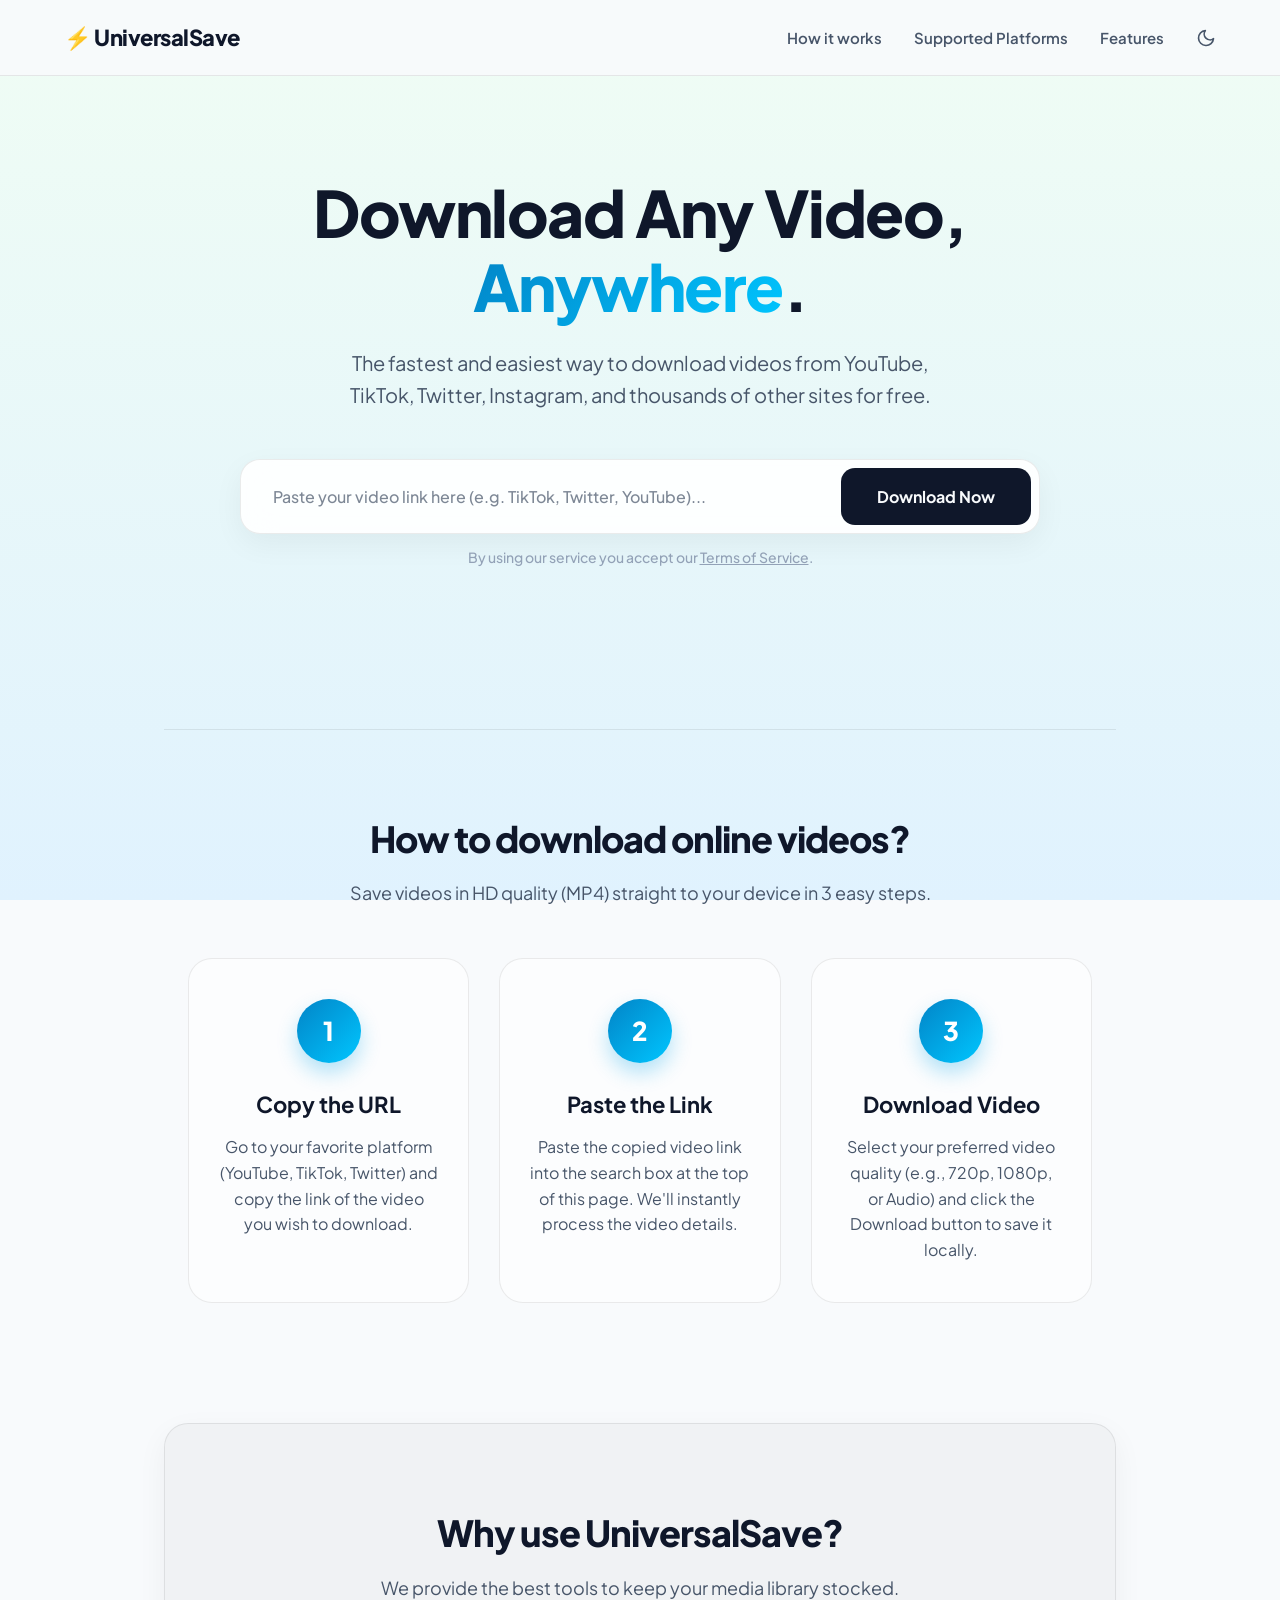
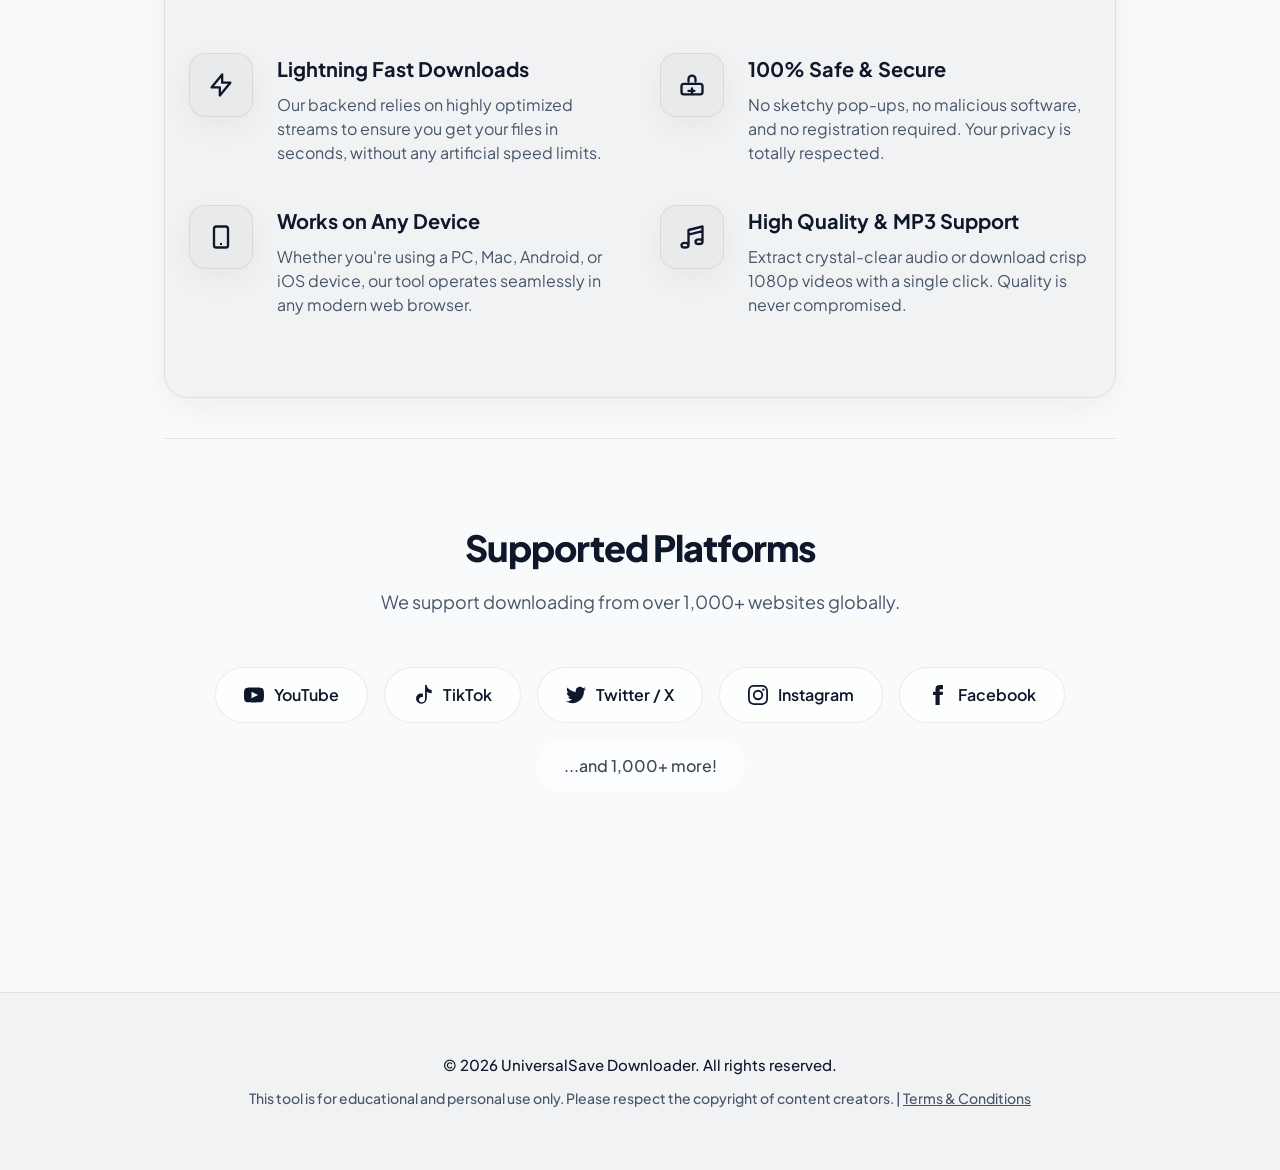
==== index.html @ 8ddca7da "feat: implement FastAPI backend with yt-dlp integration and responsive UI styles" ====
<!DOCTYPE html>
<html lang="en">
<head>
  <meta charset="UTF-8"/>
  <meta name="viewport" content="width=device-width, initial-scale=1.0"/>
  <title>Universal Video Downloader - Fast, Free & Secure</title>
  <meta name="description" content="Download videos from popular platforms including YouTube, TikTok, Twitter, Instagram and more. Fast, free, and secure online video downloader.">
  <link href="https://fonts.googleapis.com/css2?family=Plus+Jakarta+Sans:wght@400;500;600;700;800&display=swap" rel="stylesheet"/>
  <link rel="stylesheet" href="style.css"/>
  <style>
    /* ── URL mode pill shown beside the input ── */
    #urlPill {
      display: none;
      align-items: center;
      gap: 6px;
      background: linear-gradient(135deg, #00f2fe 0%, #4facfe 100%);
      color: #fff;
      font-size: 13px;
      font-weight: 700;
      padding: 6px 14px;
      border-radius: 20px;
      white-space: nowrap;
      animation: fadeIn .3s cubic-bezier(0.175, 0.885, 0.32, 1.275);
      box-shadow: 0 4px 15px rgba(79, 172, 254, 0.3);
    }
    #urlPill.visible { display: flex; }
    @keyframes fadeIn { from { opacity: 0; transform: scale(.8); } to { opacity: 1; transform: scale(1); } }

    /* ── hint text under the search bar ── */
    .search-hint {
      text-align: center;
      font-size: 14px;
      color: #94a3b8;
      margin-top: 12px;
      font-weight: 500;
      transition: color .3s;
    }
    .search-hint.url-mode { color: #38bdf8; }
  </style>
</head>
<body>

<nav class="navbar">
  <div class="nav-content">
    <div class="logo">⚡ UniversalSave</div>
    <div class="nav-links">
      <a href="#how-to">How it works</a>
      <a href="#platforms">Supported Platforms</a>
      <a href="#features">Features</a>
      <button id="themeToggle" class="theme-toggle" aria-label="Toggle Theme">
        <svg id="themeIcon" width="20" height="20" fill="none" stroke="currentColor" stroke-width="2" stroke-linecap="round" stroke-linejoin="round" viewBox="0 0 24 24"></svg>
      </button>
    </div>
  </div>
</nav>

<header class="hero">
  <div class="hero-content">
    <h1>Download Any Video, <span class="text-gradient">Anywhere</span>.</h1>
    <p class="hero-subtitle">The fastest and easiest way to download videos from YouTube, TikTok, Twitter, Instagram, and thousands of other sites for free.</p>
    
    <div class="search-bar glass-panel">
      <input type="text" id="searchInput" placeholder="Paste your video link here (e.g. TikTok, Twitter, YouTube)..."/>
      <span id="urlPill">🔗 URL detected</span>
      <button id="searchBtn" onclick="handleInput()">Download Now</button>
    </div>
    <p class="search-hint" id="searchHint">By using our service you accept our <a href="/terms.html" style="text-decoration: underline; color: inherit;">Terms of Service</a>.</p>
  </div>
</header>

<main class="main-content">
  <div id="status"></div>
  <div class="spinner" id="spinner"></div>
  <div id="results"></div>

  <!-- HOW TO SECTION -->
  <section id="how-to" class="info-section">
    <div class="section-header">
      <h2>How to download online videos?</h2>
      <p>Save videos in HD quality (MP4) straight to your device in 3 easy steps.</p>
    </div>
    <div class="grid-3">
      <div class="step-card">
        <div class="step-number">1</div>
        <h3>Copy the URL</h3>
        <p>Go to your favorite platform (YouTube, TikTok, Twitter) and copy the link of the video you wish to download.</p>
      </div>
      <div class="step-card">
        <div class="step-number">2</div>
        <h3>Paste the Link</h3>
        <p>Paste the copied video link into the search box at the top of this page. We'll instantly process the video details.</p>
      </div>
      <div class="step-card">
        <div class="step-number">3</div>
        <h3>Download Video</h3>
        <p>Select your preferred video quality (e.g., 720p, 1080p, or Audio) and click the Download button to save it locally.</p>
      </div>
    </div>
  </section>

  <!-- FEATURES SECTION -->
  <section id="features" class="info-section bg-alt">
    <div class="section-header">
      <h2>Why use UniversalSave?</h2>
      <p>We provide the best tools to keep your media library stocked.</p>
    </div>
    <div class="grid-2">
      <div class="feature-row">
        <div class="feature-icon">
          <svg width="28" height="28" fill="none" stroke="currentColor" stroke-width="2" viewBox="0 0 24 24"><path stroke-linecap="round" stroke-linejoin="round" d="M13 10V3L4 14h7v7l9-11h-7z"></path></svg>
        </div>
        <div class="feature-text">
          <h4>Lightning Fast Downloads</h4>
          <p>Our backend relies on highly optimized streams to ensure you get your files in seconds, without any artificial speed limits.</p>
        </div>
      </div>
      <div class="feature-row">
        <div class="feature-icon">
          <svg width="28" height="28" fill="none" stroke="currentColor" stroke-width="2" viewBox="0 0 24 24"><path stroke-linecap="round" stroke-linejoin="round" d="M12 15v2m0 0v2m0-2h2m-2 0H9m12-4v5a2 2 0 01-2 2H5a2 2 0 01-2-2v-5a2 2 0 012-2h14a2 2 0 012 2zM9 9V7a3 3 0 016 0v2"></path></svg>
        </div>
        <div class="feature-text">
          <h4>100% Safe & Secure</h4>
          <p>No sketchy pop-ups, no malicious software, and no registration required. Your privacy is totally respected.</p>
        </div>
      </div>
      <div class="feature-row">
        <div class="feature-icon">
          <svg width="28" height="28" fill="none" stroke="currentColor" stroke-width="2" viewBox="0 0 24 24"><path stroke-linecap="round" stroke-linejoin="round" d="M12 18h.01M8 21h8a2 2 0 002-2V5a2 2 0 00-2-2H8a2 2 0 00-2 2v14a2 2 0 002 2z"></path></svg>
        </div>
        <div class="feature-text">
          <h4>Works on Any Device</h4>
          <p>Whether you're using a PC, Mac, Android, or iOS device, our tool operates seamlessly in any modern web browser.</p>
        </div>
      </div>
      <div class="feature-row">
        <div class="feature-icon">
          <svg width="28" height="28" fill="none" stroke="currentColor" stroke-width="2" viewBox="0 0 24 24"><path stroke-linecap="round" stroke-linejoin="round" d="M9 19V6l12-3v13M9 19c0 1.105-1.343 2-3 2s-3-.895-3-2 1.343-2 3-2 3 .895 3 2zm12-3c0 1.105-1.343 2-3 2s-3-.895-3-2 1.343-2 3-2 3 .895 3 2zM9 10l12-3"></path></svg>
        </div>
        <div class="feature-text">
          <h4>High Quality & MP3 Support</h4>
          <p>Extract crystal-clear audio or download crisp 1080p videos with a single click. Quality is never compromised.</p>
        </div>
      </div>
    </div>
  </section>

  <!-- PLATFORMS SECTION -->
  <section id="platforms" class="info-section">
    <div class="section-header">
      <h2>Supported Platforms</h2>
      <p>We support downloading from over 1,000+ websites globally.</p>
    </div>
    <div class="platforms-grid">
      <div class="platform-badge">
        <svg fill="currentColor" width="20" height="20" viewBox="0 0 24 24"><path d="M19.615 3.184c-3.604-.246-11.631-.245-15.23 0-3.897.266-4.356 2.62-4.385 8.816.029 6.185.484 8.549 4.385 8.816 3.6.245 11.626.246 15.23 0 3.897-.266 4.356-2.62 4.385-8.816-.029-6.185-.484-8.549-4.385-8.816zm-10.615 12.816v-8l8 3.993-8 4.007z"/></svg>
        YouTube
      </div>
      <div class="platform-badge">
        <svg fill="currentColor" width="20" height="20" viewBox="0 0 24 24"><path d="M12.525.02c1.31-.02 2.61-.01 3.91-.02.08 1.53.63 3.09 1.75 4.17 1.12 1.11 2.7 1.62 4.24 1.79v4.03c-1.44-.05-2.89-.35-4.2-.97-.57-.26-1.1-.59-1.62-.93v7.26c.03 2.5-1.12 4.96-3.26 6.18-2.14 1.25-4.8 1.15-6.84-.25-2.06-1.39-3.14-3.85-2.73-6.23.41-2.38 2.29-4.34 4.65-4.8 1.15-.22 2.34-.14 3.44.25v4.06c-1.12-.39-2.42-.3-3.39.38-.97.68-1.46 1.89-1.28 3.06.18 1.18.99 2.18 2.12 2.56 1.14.4 2.45.2 3.4-.48.96-.69 1.58-1.8 1.7-2.98.11-8.52.06-17.06.06-25.58z"/></svg>
        TikTok
      </div>
      <div class="platform-badge">
        <svg fill="currentColor" width="20" height="20" viewBox="0 0 24 24"><path d="M24 4.557c-.883.392-1.832.656-2.828.775 1.017-.609 1.798-1.574 2.165-2.724-.951.564-2.005.974-3.127 1.195-.897-.957-2.178-1.555-3.594-1.555-3.179 0-5.515 2.966-4.797 6.045-4.091-.205-7.719-2.165-10.148-5.144-1.29 2.213-.669 5.108 1.523 6.574-.806-.026-1.566-.247-2.229-.616-.054 2.281 1.581 4.415 3.949 4.89-.693.188-1.452.232-2.224.084.626 1.956 2.444 3.379 4.6 3.419-2.07 1.623-4.678 2.348-7.29 2.04 2.179 1.397 4.768 2.212 7.548 2.212 9.142 0 14.307-7.721 13.995-14.646.962-.695 1.797-1.562 2.457-2.549z"/></svg>
        Twitter / X
      </div>
      <div class="platform-badge">
        <svg fill="currentColor" width="20" height="20" viewBox="0 0 24 24"><path d="M12 2.163c3.204 0 3.584.012 4.85.07 3.252.148 4.771 1.691 4.919 4.919.058 1.265.069 1.645.069 4.849 0 3.205-.012 3.584-.069 4.849-.149 3.225-1.664 4.771-4.919 4.919-1.266.058-1.644.07-4.85.07-3.204 0-3.584-.012-4.849-.07-3.26-.149-4.771-1.699-4.919-4.92-.058-1.265-.07-1.644-.07-4.849 0-3.204.013-3.583.07-4.849.149-3.227 1.664-4.771 4.919-4.919 1.266-.057 1.645-.069 4.849-.069zM12 0C8.741 0 8.333.014 7.053.072 2.695.272.273 2.69.073 7.052.014 8.333 0 8.741 0 12c0 3.259.014 3.668.072 4.948.2 4.358 2.618 6.78 6.98 6.98C8.333 23.986 8.741 24 12 24c3.259 0 3.668-.014 4.948-.072 4.354-.2 6.782-2.618 6.979-6.98.059-1.28.073-1.689.073-4.948 0-3.259-.014-3.667-.072-4.947-.196-4.354-2.617-6.78-6.979-6.98C15.668.014 15.259 0 12 0zm0 5.838a6.162 6.162 0 100 12.324 6.162 6.162 0 000-12.324zM12 16a4 4 0 110-8 4 4 0 010 8zm6.406-11.845a1.44 1.44 0 100 2.881 1.44 1.44 0 000-2.881z"/></svg>
        Instagram
      </div>
      <div class="platform-badge">
        <svg fill="currentColor" width="20" height="20" viewBox="0 0 24 24"><path d="M9 8h-3v4h3v12h5v-12h3.642l.358-4h-4v-1.667c0-.955.192-1.333 1.115-1.333h2.885v-5h-3.808c-3.596 0-5.192 1.583-5.192 4.615v3.385z"/></svg>
        Facebook
      </div>
      <div class="platform-badge" style="border: none; opacity: 0.8; font-weight: 500;">...and 1,000+ more!</div>
    </div>
  </section>
</main>

<footer>
  <p>&copy; 2026 UniversalSave Downloader. All rights reserved.</p>
  <p class="footer-sub">This tool is for educational and personal use only. Please respect the copyright of content creators. | <a href="/terms.html" style="text-decoration: underline; color: inherit;">Terms & Conditions</a></p>
</footer>

<script>
  // ── Theme Toggle Logic ───────────────────────────────────
  const themeToggle = document.getElementById('themeToggle');
  const themeIcon = document.getElementById('themeIcon');
  
  const moonIcon = '<path d="M21 12.79A9 9 0 1 1 11.21 3 7 7 0 0 0 21 12.79z"></path>';
  const sunIcon = '<circle cx="12" cy="12" r="5"></circle><line x1="12" y1="1" x2="12" y2="3"></line><line x1="12" y1="21" x2="12" y2="23"></line><line x1="4.22" y1="4.22" x2="5.64" y2="5.64"></line><line x1="18.36" y1="18.36" x2="19.78" y2="19.78"></line><line x1="1" y1="12" x2="3" y2="12"></line><line x1="21" y1="12" x2="23" y2="12"></line><line x1="4.22" y1="19.78" x2="5.64" y2="18.36"></line><line x1="18.36" y1="5.64" x2="19.78" y2="4.22"></line>';
  
  // Set theme on load (light mode is default)
  const currentTheme = localStorage.getItem('theme') || 'light';
  document.documentElement.setAttribute('data-theme', currentTheme);
  themeIcon.innerHTML = currentTheme === 'dark' ? sunIcon : moonIcon;

  themeToggle.addEventListener('click', () => {
    let theme = document.documentElement.getAttribute('data-theme');
    let newTheme = theme === 'dark' ? 'light' : 'dark';
    document.documentElement.setAttribute('data-theme', newTheme);
    localStorage.setItem('theme', newTheme);
    themeIcon.innerHTML = newTheme === 'dark' ? sunIcon : moonIcon;
  });

  // ── Detect Video URL ─────────────────────────────────────
  function isVideoUrl(text) {
    return /^https?:\/\//.test(text.trim());
  }

  const input     = document.getElementById("searchInput");
  const pill      = document.getElementById("urlPill");
  const hint      = document.getElementById("searchHint");
  const searchBtn = document.getElementById("searchBtn");

  input.addEventListener("input", updateMode);
  input.addEventListener("paste", () => setTimeout(updateMode, 0));

  function updateMode() {
    const val    = input.value.trim();
    const isUrl  = isVideoUrl(val);
    pill.classList.toggle("visible", isUrl);
    hint.classList.toggle("url-mode", isUrl);
    hint.textContent = isUrl
      ? "✨ Valid Link! Click Download Now to fetch."
      : "By using our service you accept our Terms of Service.";
    if (!isUrl) hint.innerHTML = 'By using our service you accept our <a href="/terms.html" style="text-decoration: underline; color: inherit;">Terms of Service</a>.';
    searchBtn.textContent = isUrl ? "Download Now" : "Search Videos";
  }

  // ── Enter key support ──────────────────────────────────────
  input.addEventListener("keydown", e => { if (e.key === "Enter") handleInput(); });

  // ── Route: search or fetch by URL ─────────────────────────
  function handleInput() {
    const val = input.value.trim();
    if (!val) return setStatus("⚠️ Please enter a search query or a video URL.", "error");
    
    // Auto-scroll to results
    document.getElementById('status').scrollIntoView({ behavior: 'smooth', block: 'center' });
    
    isVideoUrl(val) ? fetchByUrl(val) : search(val);
  }

  // ── Fetch single video by URL ──────────────────────────────
  async function fetchByUrl(url) {
    const btn = document.getElementById("searchBtn");
    btn.disabled = true;
    setStatus("⏳ Processing your link...", "loading");
    document.getElementById("spinner").style.display = "block";
    showSkeletons(1);

    try {
      const res  = await fetch(`/fetch_url?url=${encodeURIComponent(url)}`);
      const data = await res.json();

      document.getElementById("spinner").style.display = "none";
      btn.disabled = false;

      if (data.error) return setStatus(`❌ ${data.error}`, "error");

      setStatus(`✅ Ready for download`, "success");
      renderCards(data);
      loadAllSizes(data);

    } catch (err) {
      document.getElementById("spinner").style.display = "none";
      btn.disabled = false;
      setStatus("❌ Connection failed. Ensure the server is running.", "error");
      document.getElementById("results").innerHTML = "";
    }
  }

  // ── Search ─────────────────────────────────────────────────
  async function search(query) {
    const btn = document.getElementById("searchBtn");
    btn.disabled = true;
    setStatus("⏳ Searching...", "loading");
    document.getElementById("spinner").style.display = "block";
    showSkeletons(4);

    try {
      const res  = await fetch(`/search?q=${encodeURIComponent(query)}`);
      const data = await res.json();

      document.getElementById("spinner").style.display = "none";
      btn.disabled = false;

      if (data.error)        return setStatus(`❌ ${data.error}`, "error");
      if (data.length === 0) return setStatus("😕 No results found.", "error");

      setStatus(`✅ Found ${data.length} results for "${query}"`, "success");
      renderCards(data);
      loadAllSizes(data);

    } catch (err) {
      document.getElementById("spinner").style.display = "none";
      btn.disabled = false;
      setStatus("❌ Connection failed. Ensure the server is running.", "error");
      document.getElementById("results").innerHTML = "";
    }
  }

  // ── Skeleton placeholders while loading ───────────────────
  function showSkeletons(count) {
    const container = document.getElementById("results");
    container.innerHTML = "";
    for (let i = 0; i < count; i++) {
        container.innerHTML += `
        <div class="card skeleton">
          <div class="skeleton-thumb"></div>
          <div class="skeleton-info">
            <div class="skeleton-line" style="height:20px; width:80%"></div>
            <div class="skeleton-line" style="height:14px; width:40%; margin-top:8px"></div>
            <div class="skeleton-line" style="height:14px; width:30%"></div>
            <div class="skeleton-line" style="height:44px; width:100%; margin-top:12px; border-radius:8px;"></div>
          </div>
        </div>`;
    }
  }

  // ── Render video cards ─────────────────────────────────────
  function renderCards(videos) {
    const container = document.getElementById("results");
    container.innerHTML = "";

    videos.forEach((v, i) => {
      const card = document.createElement("div");
      card.className = "card glass-panel";
      card.id = `card-${v.video_id}`;
      card.innerHTML = `
        <img src="${v.thumbnail}" alt="thumbnail"
             onerror="this.src='https://placehold.co/320x180/1e293b/94a3b8?text=Preview+Unavailable'"/>
        <div class="card-info">
          <h3 title="${escHtml(v.title)}">${escHtml(v.title)}</h3>
          <div class="card-meta">
            ${v.channel ? `<span class="tag">👤 ${escHtml(v.channel)}</span>` : ""}
            ${v.duration ? `<span class="tag">⏱ ${v.duration}</span>` : ""}
          </div>
          
          <div class="card-actions">
            <div class="action-group">
                <select class="quality-select" id="quality-${v.video_id}">
                  <option value="best">🏅 High Quality</option>
                  <option value="720p">📺 720p HD</option>
                  <option value="480p">📱 480p SD</option>
                  <option value="audio">🎵 Audio (MP3)</option>
                </select>
                <div class="size-badge loading" id="size-${v.video_id}">Calculating...</div>
            </div>
            
            <button class="btn btn-primary" id="btn-${v.video_id}"
                    onclick="startDownload('${v.video_id}', '${v.url}')">
              <svg width="16" height="16" fill="none" stroke="currentColor" stroke-width="2" viewBox="0 0 24 24"><path d="M4 16v1a3 3 0 003 3h10a3 3 0 003-3v-1m-4-4l-4 4m0 0l-4-4m4 4V4"></path></svg>
              Download
            </button>
          </div>
          
          <div class="progress-wrap" id="progress-wrap-${v.video_id}">
            <div class="progress-bar-bg">
              <div class="progress-bar-fill" id="progress-fill-${v.video_id}"></div>
            </div>
            <div class="progress-label" id="progress-label-${v.video_id}"></div>
          </div>
        </div>
      `;
      container.appendChild(card);
    });
  }

  // ── Load all sizes in one parallel request ─────────────────
  async function loadAllSizes(videos) {
    const urls = videos.map(v => v.url).join(",");
    try {
      const res = await fetch(`/sizes?urls=${encodeURIComponent(urls)}`);
      const all = await res.json();

      videos.forEach(v => {
        const id_norm = v.url.includes('v=') ? v.url.split('v=')[1].split('&')[0] : v.url;
        // The backend returns keys based on extracted ID or URL. We'll try to find a match.
        let sizes = all[v.video_id] || all[v.url] || all[id_norm];
        
        const select = document.getElementById(`quality-${v.video_id}`);
        const badge  = document.getElementById(`size-${v.video_id}`);
        if (!select || !badge) return;

        if (sizes) {
          select._sizes = sizes;
          updateSizeBadge(v.video_id);
          select.addEventListener("change", () => updateSizeBadge(v.video_id));
        } else {
          badge.textContent = "Unknown Size";
          badge.classList.remove("loading");
        }
      });

    } catch {
      videos.forEach(v => {
        const badge = document.getElementById(`size-${v.video_id}`);
        if (badge) {
          badge.textContent = "Size Unavailable";
          badge.classList.remove("loading");
        }
      });
    }
  }

  function updateSizeBadge(videoId) {
    const select  = document.getElementById(`quality-${videoId}`);
    const badge   = document.getElementById(`size-${videoId}`);
    const quality = select.value;
    const mb      = (select._sizes || {})[quality];

    badge.classList.remove("loading");
    if (mb) {
      badge.textContent = `~${mb} MB`;
    } else {
      badge.textContent = "Unknown Size";
    }
  }

  // ── Download ───────────────────────────────────────────────
  async function startDownload(videoId, url) {
    const quality = document.getElementById(`quality-${videoId}`).value;
    const btn     = document.getElementById(`btn-${videoId}`);
    const wrap    = document.getElementById(`progress-wrap-${videoId}`);
    const label   = document.getElementById(`progress-label-${videoId}`);
    const fill    = document.getElementById(`progress-fill-${videoId}`);

    btn.disabled        = true;
    btn.innerHTML       = '<div class="btn-spinner"></div> Starting...';
    wrap.style.display  = "flex";
    label.textContent   = "Connecting to servers...";
    label.style.color   = "#38bdf8";
    fill.style.width    = "0%";

    await fetch(`/download?id=${videoId}&url=${encodeURIComponent(url)}&quality=${quality}`);
    pollProgress(videoId, btn);
  }

  function pollProgress(videoId, btn) {
    const interval = setInterval(async () => {
      try {
        const res   = await fetch(`/progress?id=${videoId}`);
        const data  = await res.json();
        const fill  = document.getElementById(`progress-fill-${videoId}`);
        const label = document.getElementById(`progress-label-${videoId}`);

        fill.style.width = `${data.progress || 0}%`;

        if (data.status === "downloading") {
          const pct       = Math.round(data.progress || 0);
          btn.innerHTML   = `<div class="btn-spinner"></div> ${pct}%`;
          label.textContent = `Downloading... ${pct}%`;

        } else if (data.status === "finished") {
          clearInterval(interval);
          btn.innerHTML   = "✅ Download Complete";
          btn.classList.add("btn-success");
          btn.disabled    = false;
          fill.style.width  = "100%";
          fill.style.background = "linear-gradient(90deg, #10b981, #34d399)";
          label.textContent = `✅ Saved to ~/Downloads/UniversalVideoDownloader/${data.filename}`;
          label.style.color = "#10b981";

        } else if (data.status === "error") {
          clearInterval(interval);
          btn.innerHTML   = "❌ Retry Download";
          btn.classList.remove("btn-success");
          btn.disabled    = false;
          label.textContent = `❌ Download failed: ${data.error}`;
          label.style.color = "#ef4444";
          fill.style.background = "#ef4444";
        }
      } catch {
        // Just wait for next tick
      }
    }, 1000);
  }

  // ── Helpers ────────────────────────────────────────────────
  function setStatus(msg, type = "") {
    const el       = document.getElementById("status");
    el.innerHTML   = msg;
    el.className   = type;
  }

  function escHtml(str) {
    return str.replace(/&/g,"&amp;").replace(/</g,"&lt;")
              .replace(/>/g,"&gt;").replace(/"/g,"&quot;");
  }
</script>
</body>
</html>
---- style.css ----
:root {
  /* Light Mode (Default) */
  --bg-color: #f8fafc;
  --bg-gradient: linear-gradient(180deg, #f0fdf4 0%, #e0f2fe 100%);
  --panel-bg: rgba(255, 255, 255, 0.85);
  --panel-border: rgba(0, 0, 0, 0.08);
  --text-primary: #0f172a;
  --text-secondary: #475569;
  --accent-light: #0ea5e9;
  --accent: #0284c7;
  --accent-gradient: linear-gradient(135deg, #0284c7 0%, #00c6ff 100%);
  --success: #059669;
  --error: #dc2626;
  --nav-bg: rgba(248, 250, 252, 0.85);
  --card-shadow: 0 10px 30px rgba(0, 0, 0, 0.05);
  --card-hover-shadow: 0 15px 40px rgba(0, 0, 0, 0.1);
  --input-bg: rgba(255, 255, 255, 0.9);
  --tag-bg: rgba(0, 0, 0, 0.05);
  --step-card-bg: rgba(255, 255, 255, 0.6);
  --step-card-hover: rgba(255, 255, 255, 0.9);
  --icon-bg: rgba(0, 0, 0, 0.03);
  --badge-bg: rgba(255, 255, 255, 0.7);
  --badge-hover: rgba(255, 255, 255, 1);
  --footer-bg: rgba(0, 0, 0, 0.03);
  --skeleton-1: #e2e8f0;
  --skeleton-2: #f1f5f9;
  --hero-glow: radial-gradient(circle, rgba(14, 165, 233, 0.1) 0%, rgba(255,255,255,0) 70%);
  --font-family: 'Plus Jakarta Sans', sans-serif;
}

[data-theme="dark"] {
  --bg-color: #0f172a;
  --bg-gradient: linear-gradient(180deg, #0f172a 0%, #020617 100%);
  --panel-bg: rgba(30, 41, 59, 0.7);
  --panel-border: rgba(255, 255, 255, 0.1);
  --text-primary: #f8fafc;
  --text-secondary: #94a3b8;
  --accent-light: #38bdf8;
  --accent: #0ea5e9;
  --accent-gradient: linear-gradient(135deg, #00f2fe 0%, #4facfe 100%);
  --success: #10b981;
  --error: #ef4444;
  --nav-bg: rgba(15, 23, 42, 0.8);
  --card-shadow: 0 10px 30px rgba(0, 0, 0, 0.3);
  --card-hover-shadow: 0 15px 40px rgba(0, 0, 0, 0.4);
  --input-bg: rgba(30, 41, 59, 0.8);
  --tag-bg: rgba(255, 255, 255, 0.08);
  --step-card-bg: rgba(0, 0, 0, 0.2);
  --step-card-hover: rgba(255, 255, 255, 0.05);
  --icon-bg: rgba(255, 255, 255, 0.05);
  --badge-bg: rgba(0, 0, 0, 0.3);
  --badge-hover: rgba(255, 255, 255, 0.1);
  --footer-bg: rgba(0, 0, 0, 0.2);
  --skeleton-1: #1e293b;
  --skeleton-2: #334155;
  --hero-glow: radial-gradient(circle, rgba(14, 165, 233, 0.15) 0%, rgba(0,0,0,0) 70%);
}

* { margin: 0; padding: 0; box-sizing: border-box; }

html, body {
  background-color: var(--bg-color);
  transition: background-color 0.3s, color 0.3s;
}

body {
  font-family: var(--font-family);
  background: var(--bg-gradient);
  background-attachment: fixed;
  color: var(--text-primary);
  min-height: 100vh;
  line-height: 1.6;
  overflow-x: hidden;
}

/* ── Typography & Globals ── */
.text-gradient {
  background: var(--accent-gradient);
  -webkit-background-clip: text;
  background-clip: text;
  -webkit-text-fill-color: transparent;
}

a { text-decoration: none; color: inherit; }

.glass-panel {
  background: var(--panel-bg);
  backdrop-filter: blur(16px);
  -webkit-backdrop-filter: blur(16px);
  border: 1px solid var(--panel-border);
  border-radius: 16px;
  box-shadow: var(--card-shadow);
  transition: background 0.3s, border 0.3s, box-shadow 0.3s;
}

/* ── Navigation ── */
.navbar {
  padding: 20px 0;
  border-bottom: 1px solid var(--panel-border);
  background: var(--nav-bg);
  backdrop-filter: blur(10px);
  position: sticky;
  top: 0;
  z-index: 100;
  transition: background 0.3s, border 0.3s;
}

.nav-content {
  max-width: 1200px;
  margin: 0 auto;
  padding: 0 24px;
  display: flex;
  justify-content: space-between;
  align-items: center;
}

.logo {
  font-size: 22px;
  font-weight: 800;
  letter-spacing: -0.5px;
  color: var(--text-primary);
}

.nav-links {
  display: flex;
  align-items: center;
  gap: 32px;
}

.nav-links a {
  font-size: 15px;
  font-weight: 600;
  color: var(--text-secondary);
  transition: color 0.2s;
}

.nav-links a:hover { color: var(--text-primary); }

.theme-toggle {
  background: transparent;
  border: none;
  cursor: pointer;
  color: var(--text-secondary);
  display: flex;
  align-items: center;
  justify-content: center;
  transition: color 0.2s, transform 0.2s;
}

.theme-toggle:hover {
  color: var(--text-primary);
  transform: scale(1.1);
}

/* ── Hero Section ── */
.hero {
  padding: 100px 20px;
  text-align: center;
  position: relative;
}

.hero::before {
  content: '';
  position: absolute;
  top: 50%; left: 50%;
  transform: translate(-50%, -50%);
  width: 600px; height: 600px;
  background: var(--hero-glow);
  z-index: -1;
  pointer-events: none;
  transition: background 0.3s;
}

.hero-content {
  max-width: 800px;
  margin: 0 auto;
}

.hero h1 {
  font-size: clamp(40px, 6vw, 64px);
  font-weight: 800;
  line-height: 1.15;
  letter-spacing: -1.5px;
  margin-bottom: 24px;
}

.hero-subtitle {
  font-size: clamp(16px, 2vw, 20px);
  color: var(--text-secondary);
  margin-bottom: 48px;
  max-width: 600px;
  margin-inline: auto;
}

/* ── Search Bar ── */
.search-bar {
  display: flex;
  gap: 12px;
  padding: 8px;
  border-radius: 20px;
  position: relative;
  transition: transform 0.3s, box-shadow 0.3s, background 0.3s, border 0.3s;
  background: var(--input-bg);
  border: 1px solid var(--panel-border);
}

.search-bar:focus-within {
  transform: translateY(-2px);
  box-shadow: var(--card-hover-shadow), 0 0 0 2px var(--accent-light);
}

.search-bar input {
  flex: 1;
  padding: 18px 24px;
  border: none;
  background: transparent;
  color: var(--text-primary);
  font-size: 16px;
  outline: none;
  font-family: var(--font-family);
  font-weight: 500;
}

.search-bar input::placeholder {
  color: var(--text-secondary);
  opacity: 0.7;
}

.search-bar button {
  padding: 0 36px;
  background: var(--text-primary);
  color: var(--bg-color);
  border: none;
  border-radius: 14px;
  font-size: 16px;
  font-weight: 700;
  cursor: pointer;
  transition: all 0.2s;
  font-family: var(--font-family);
}

.search-bar button:hover {
  background: var(--accent-light);
  color: #fff;
  transform: scale(1.03);
}

.search-bar button:disabled {
  opacity: 0.5;
  cursor: not-allowed;
  transform: none;
}

/* ── Status & results ── */
.main-content {
  max-width: 1000px;
  margin: 0 auto;
  padding: 0 24px 80px;
}

#status {
  text-align: center;
  font-size: 16px;
  font-weight: 600;
  margin: 20px auto;
  padding: 16px;
  max-width: 600px;
  border-radius: 12px;
  display: none;
}

#status:not(:empty) { display: block; animation: slideDown 0.3s ease; }
#status.loading { background: rgba(56, 189, 248, 0.1); color: var(--accent); border: 1px solid rgba(56, 189, 248, 0.2); }
#status.error { background: rgba(239, 68, 68, 0.1); color: var(--error); border: 1px solid rgba(239, 68, 68, 0.2); }
#status.success { background: rgba(16, 185, 129, 0.1); color: var(--success); border: 1px solid rgba(16, 185, 129, 0.2); }

@keyframes slideDown { from{opacity:0; transform:translateY(-10px);} to{opacity:1; transform:translateY(0);} }

.spinner {
  display: none;
  width: 50px;
  height: 50px;
  border: 4px solid var(--panel-border);
  border-top-color: var(--accent);
  border-radius: 50%;
  animation: spin 1s linear infinite;
  margin: 40px auto;
}

@keyframes spin { to { transform: rotate(360deg); } }

/* ── Result Cards ── */
#results {
  display: flex;
  flex-direction: column;
  gap: 24px;
  margin-bottom: 60px;
}

.card {
  display: flex;
  gap: 30px;
  padding: 24px;
  border-radius: 24px;
  transition: transform 0.2s, box-shadow 0.2s, background 0.3s, border 0.3s;
  background: var(--panel-bg);
  border: 1px solid var(--panel-border);
  box-shadow: var(--card-shadow);
}

.card:hover {
  transform: translateY(-4px);
  box-shadow: var(--card-hover-shadow);
}

.card img {
  width: 320px;
  height: 180px;
  object-fit: cover;
  border-radius: 16px;
  box-shadow: var(--card-shadow);
  flex-shrink: 0;
  background: var(--skeleton-1);
}

.card-info {
  flex: 1;
  min-width: 0;
  display: flex;
  flex-direction: column;
  justify-content: center;
}

.card-info h3 {
  font-size: 22px;
  font-weight: 700;
  line-height: 1.4;
  margin-bottom: 16px;
  display: -webkit-box;
  -webkit-line-clamp: 2;
  -webkit-box-orient: vertical;
  line-clamp: 2;
  overflow: hidden;
  color: var(--text-primary);
}

.card-meta {
  display: flex;
  gap: 12px;
  margin-bottom: 24px;
}

.tag {
  background: var(--tag-bg);
  color: var(--text-secondary);
  padding: 6px 12px;
  border-radius: 10px;
  font-size: 14px;
  font-weight: 600;
}

/* Actions */
.card-actions {
  display: flex;
  align-items: center;
  gap: 16px;
  flex-wrap: wrap;
}

.action-group {
  display: flex;
  background: var(--icon-bg);
  border: 1px solid var(--panel-border);
  border-radius: 12px;
  padding: 4px;
  align-items: center;
}

.quality-select {
  appearance: none;
  background: transparent;
  color: var(--text-primary);
  border: none;
  padding: 12px 20px;
  padding-right: 36px;
  font-family: var(--font-family);
  font-size: 15px;
  font-weight: 600;
  cursor: pointer;
  outline: none;
  background-image: url('data:image/svg+xml;utf8,<svg fill="%2394a3b8" xmlns="http://www.w3.org/2000/svg" viewBox="0 0 24 24"><path d="M7 10l5 5 5-5z"/></svg>');
  background-repeat: no-repeat;
  background-position: right 10px center;
  background-size: 20px;
}

.quality-select option { background: var(--bg-color); color: var(--text-primary); }

.size-badge {
  padding: 8px 16px;
  font-size: 14px;
  font-weight: 700;
  color: var(--text-secondary);
  border-left: 1px solid var(--panel-border);
}

.btn {
  display: inline-flex;
  align-items: center;
  gap: 10px;
  padding: 14px 28px;
  border-radius: 12px;
  border: none;
  font-size: 16px;
  font-weight: 700;
  cursor: pointer;
  transition: all 0.2s;
  font-family: var(--font-family);
  box-shadow: 0 4px 12px rgba(0,0,0,0.1);
}

.btn-primary { 
  background: var(--accent-gradient); 
  color: white; 
}
.btn-primary:hover { 
  transform: translateY(-2px); 
  box-shadow: 0 8px 24px rgba(14, 165, 233, 0.4); 
}
.btn-success { background: var(--success); color: white; background-image: none; }

.btn:disabled { opacity: 0.7; cursor: not-allowed; transform: none; }

.btn-spinner {
    width: 18px; height: 18px; border: 2px solid rgba(255,255,255,0.3); border-top-color: white; border-radius: 50%; animation: spin 0.8s linear infinite;
}

/* Progress */
.progress-wrap {
  display: none;
  flex-direction: column;
  gap: 10px;
  margin-top: 20px;
  background: var(--icon-bg);
  padding: 20px;
  border-radius: 16px;
}

.progress-bar-bg {
  background: var(--panel-border);
  border-radius: 8px;
  height: 10px;
  overflow: hidden;
}

.progress-bar-fill {
  height: 100%;
  background: var(--accent-gradient);
  border-radius: 8px;
  width: 0%;
  transition: width 0.3s ease;
}

.progress-label {
  font-size: 14px;
  font-weight: 600;
}

/* ── Informational Sections ── */
.info-section {
  padding: 80px 24px;
  border-top: 1px solid var(--panel-border);
  max-width: 1200px;
  margin: 0 auto;
}

.info-section.bg-alt {
  background: var(--footer-bg);
  border-radius: 24px;
  border: 1px solid var(--panel-border);
  margin-top: 40px;
  margin-bottom: 40px;
  box-shadow: var(--card-shadow);
}

.section-header {
  text-align: center;
  margin-bottom: 50px;
}

.section-header h2 {
  font-size: 36px;
  font-weight: 800;
  letter-spacing: -1px;
  margin-bottom: 12px;
}

.section-header p {
  font-size: 18px;
  color: var(--text-secondary);
}

.grid-3 {
  display: grid;
  grid-template-columns: repeat(3, 1fr);
  gap: 30px;
}

.step-card {
  background: var(--step-card-bg);
  border: 1px solid var(--panel-border);
  padding: 40px 30px;
  border-radius: 24px;
  text-align: center;
  transition: transform 0.3s, background 0.3s;
}

.step-card:hover { transform: translateY(-5px); background: var(--step-card-hover); }

.step-number {
  width: 64px;
  height: 64px;
  background: var(--accent-gradient);
  color: white;
  border-radius: 50%;
  display: flex;
  align-items: center;
  justify-content: center;
  font-size: 26px;
  font-weight: 800;
  margin: 0 auto 24px;
  box-shadow: 0 10px 20px rgba(14, 165, 233, 0.3);
}

.step-card h3 { font-size: 22px; margin-bottom: 12px; font-weight: 700; }
.step-card p { color: var(--text-secondary); font-size: 16px; }

.grid-2 {
  display: grid;
  grid-template-columns: repeat(2, 1fr);
  gap: 40px;
}

.feature-row {
  display: flex;
  gap: 24px;
}

.feature-icon {
  font-size: 32px;
  width: 64px;
  height: 64px;
  display: flex;
  align-items: center;
  justify-content: center;
  background: var(--icon-bg);
  border: 1px solid var(--panel-border);
  border-radius: 16px;
  flex-shrink: 0;
  box-shadow: var(--card-shadow);
}

.feature-text h4 { font-size: 20px; font-weight: 700; margin-bottom: 8px; }
.feature-text p { color: var(--text-secondary); font-size: 16px; line-height: 1.5; }

.platforms-grid {
  display: flex;
  flex-wrap: wrap;
  justify-content: center;
  gap: 16px;
}

.platform-badge {
  background: var(--badge-bg);
  border: 1px solid var(--panel-border);
  padding: 14px 28px;
  border-radius: 30px;
  font-size: 16px;
  font-weight: 600;
  color: var(--text-primary);
  transition: all 0.2s;
  cursor: default;
  display: flex;
  align-items: center;
  gap: 10px;
}

.platform-badge:hover {
  background: var(--badge-hover);
  transform: scale(1.05);
  border-color: var(--accent-light);
}

footer {
  text-align: center;
  padding: 60px 20px;
  border-top: 1px solid var(--panel-border);
  margin-top: 40px;
  background: var(--footer-bg);
}

footer p { font-size: 15px; font-weight: 500; }
.footer-sub { color: var(--text-secondary); margin-top: 10px; font-size: 14px; }

/* ── Skeletons ── */
.skeleton { pointer-events: none; }
.skeleton-thumb {
  width: 320px; height: 180px; border-radius: 16px;
  background: linear-gradient(90deg, var(--skeleton-1) 25%, var(--skeleton-2) 50%, var(--skeleton-1) 75%); background-size: 200% 100%; animation: shimmer 1.5s infinite;
}
.skeleton-line {
  border-radius: 6px;
  background: linear-gradient(90deg, var(--skeleton-1) 25%, var(--skeleton-2) 50%, var(--skeleton-1) 75%); background-size: 200% 100%; animation: shimmer 1.5s infinite;
}
@keyframes shimmer { 0% { background-position: 200% 0; } 100% { background-position: -200% 0; } }

/* ── Responsive ── */
@media (max-width: 900px) {
  .grid-2, .grid-3 { grid-template-columns: 1fr; }
  .card { flex-direction: column; padding: 20px; }
  .card img { width: 100%; height: auto; aspect-ratio: 16/9; }
  .search-bar { flex-direction: column; background: transparent; box-shadow: none; padding: 0; border: none; }
  .search-bar:focus-within { box-shadow: none; transform: none; }
  .search-bar input { background: var(--input-bg); border: 1px solid var(--panel-border); border-radius: 14px; padding: 18px; }
  .search-bar button { padding: 18px; border-radius: 14px; margin-top: 8px; }
  #urlPill { position: absolute; right: 12px; top: 12px; }
}
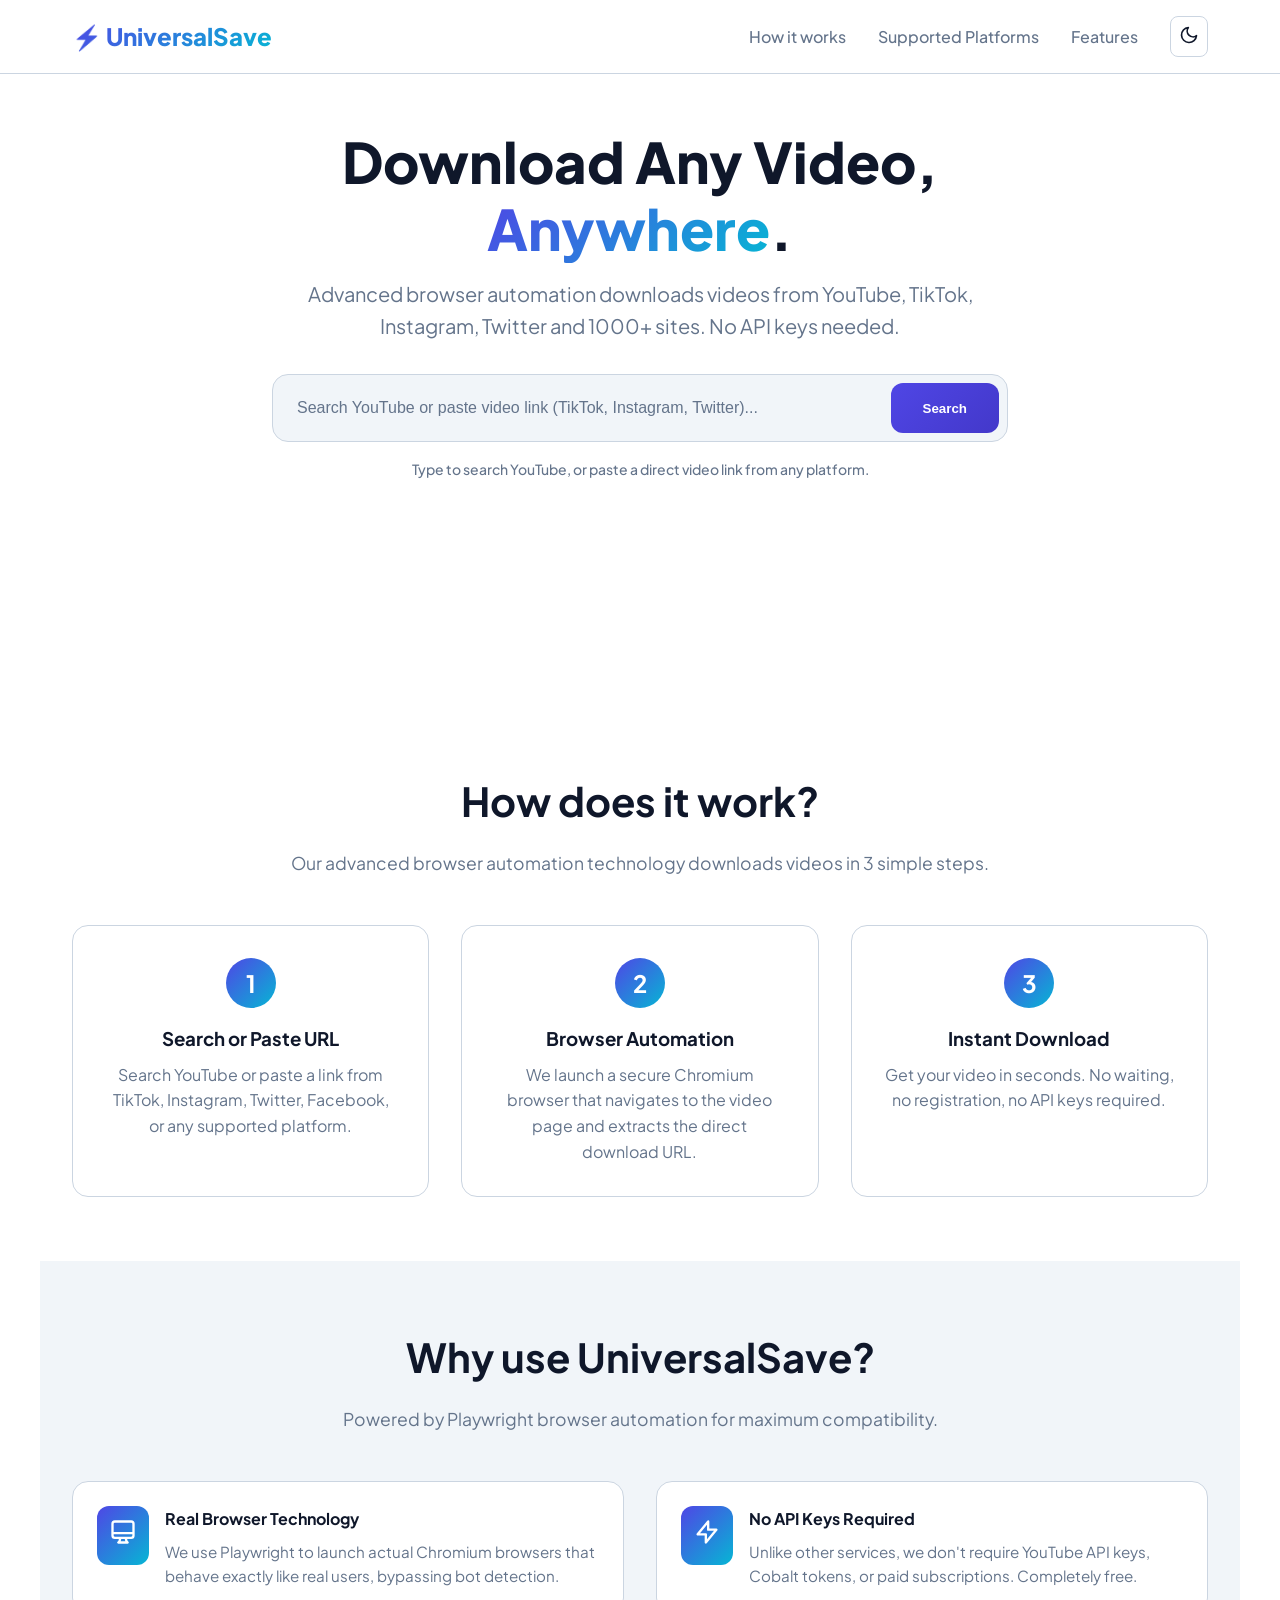
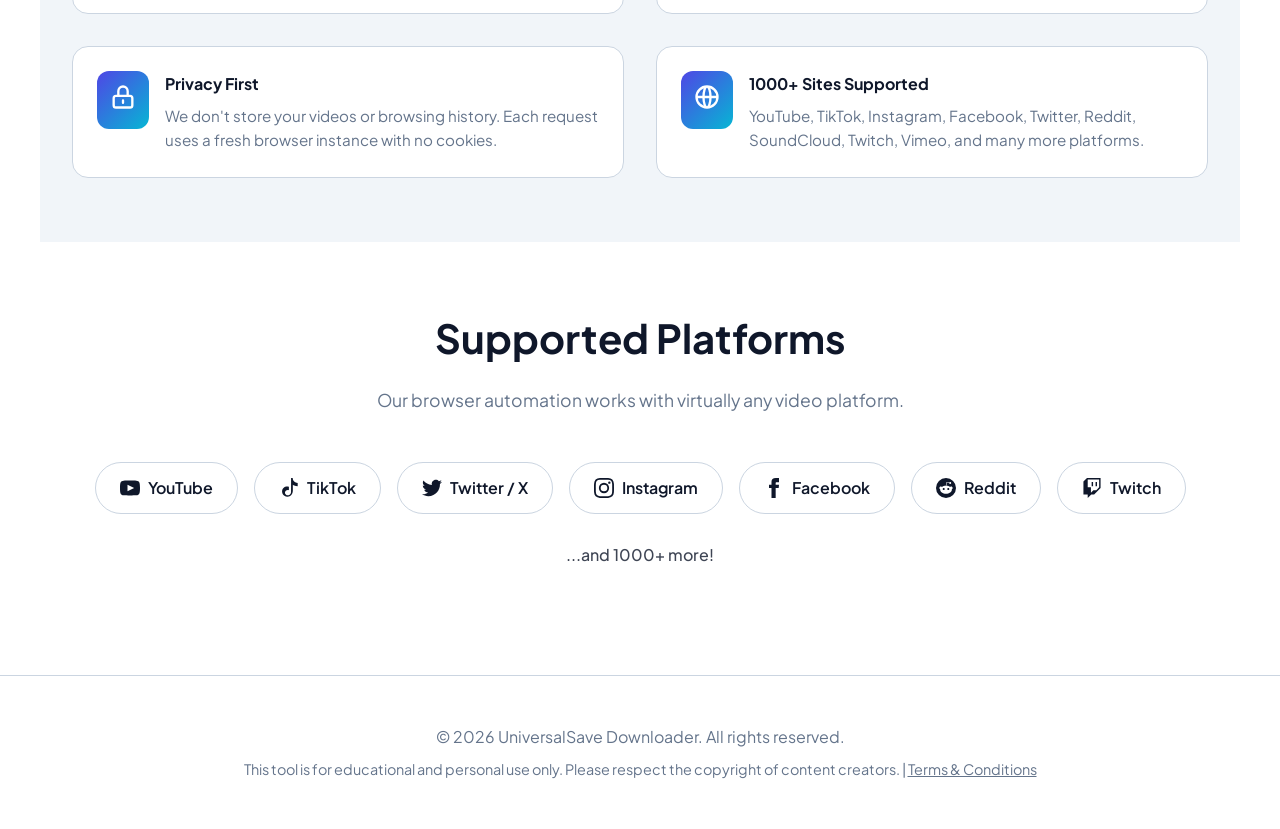
==== commit d889cd77: "change to using playwright" ====
--- a/index.html
+++ b/index.html
@@ -4,11 +4,156 @@
   <meta charset="UTF-8"/>
   <meta name="viewport" content="width=device-width, initial-scale=1.0"/>
   <title>Universal Video Downloader - Fast, Free & Secure</title>
-  <meta name="description" content="Download videos from popular platforms including YouTube, TikTok, Twitter, Instagram and more. Fast, free, and secure online video downloader.">
+  <meta name="description" content="Download videos from YouTube, TikTok, Twitter, Instagram and more using advanced browser automation. Fast, free, and secure.">
   <link href="https://fonts.googleapis.com/css2?family=Plus+Jakarta+Sans:wght@400;500;600;700;800&display=swap" rel="stylesheet"/>
-  <link rel="stylesheet" href="style.css"/>
   <style>
-    /* ── URL mode pill shown beside the input ── */
+    :root {
+      --primary: #4f46e5;
+      --primary-hover: #4338ca;
+      --secondary: #06b6d4;
+      --bg: #0f172a;
+      --surface: #1e293b;
+      --text: #f8fafc;
+      --text-muted: #94a3b8;
+      --border: #334155;
+      --success: #10b981;
+      --error: #ef4444;
+      --warning: #f59e0b;
+      --glass: rgba(30, 41, 59, 0.7);
+    }
+
+    [data-theme="light"] {
+      --bg: #ffffff;
+      --surface: #f1f5f9;
+      --text: #0f172a;
+      --text-muted: #64748b;
+      --border: #cbd5e1;
+      --glass: rgba(255, 255, 255, 0.8);
+    }
+
+    * {
+      margin: 0;
+      padding: 0;
+      box-sizing: border-box;
+    }
+
+    body {
+      font-family: 'Plus Jakarta Sans', sans-serif;
+      background: var(--bg);
+      color: var(--text);
+      line-height: 1.6;
+      min-height: 100vh;
+    }
+
+    .navbar {
+      position: fixed;
+      top: 0;
+      width: 100%;
+      background: var(--glass);
+      backdrop-filter: blur(10px);
+      border-bottom: 1px solid var(--border);
+      z-index: 1000;
+    }
+
+    .nav-content {
+      max-width: 1200px;
+      margin: 0 auto;
+      padding: 1rem 2rem;
+      display: flex;
+      justify-content: space-between;
+      align-items: center;
+    }
+
+    .logo {
+      font-size: 1.5rem;
+      font-weight: 800;
+      background: linear-gradient(135deg, var(--primary), var(--secondary));
+      -webkit-background-clip: text;
+      -webkit-text-fill-color: transparent;
+    }
+
+    .nav-links {
+      display: flex;
+      gap: 2rem;
+      align-items: center;
+    }
+
+    .nav-links a {
+      color: var(--text-muted);
+      text-decoration: none;
+      font-weight: 500;
+      transition: color 0.3s;
+    }
+
+    .nav-links a:hover {
+      color: var(--primary);
+    }
+
+    .theme-toggle {
+      background: none;
+      border: 1px solid var(--border);
+      color: var(--text);
+      padding: 0.5rem;
+      border-radius: 0.5rem;
+      cursor: pointer;
+      transition: all 0.3s;
+    }
+
+    .theme-toggle:hover {
+      background: var(--surface);
+    }
+
+    .hero {
+      padding: 8rem 2rem 4rem;
+      text-align: center;
+      max-width: 800px;
+      margin: 0 auto;
+    }
+
+    h1 {
+      font-size: 3.5rem;
+      font-weight: 800;
+      margin-bottom: 1rem;
+      line-height: 1.2;
+    }
+
+    .text-gradient {
+      background: linear-gradient(135deg, var(--primary), var(--secondary));
+      -webkit-background-clip: text;
+      -webkit-text-fill-color: transparent;
+    }
+
+    .hero-subtitle {
+      color: var(--text-muted);
+      font-size: 1.25rem;
+      margin-bottom: 2rem;
+    }
+
+    .search-bar {
+      display: flex;
+      gap: 0.5rem;
+      background: var(--surface);
+      padding: 0.5rem;
+      border-radius: 1rem;
+      border: 1px solid var(--border);
+      margin-bottom: 1rem;
+      position: relative;
+    }
+
+    .search-bar input {
+      flex: 1;
+      background: none;
+      border: none;
+      color: var(--text);
+      padding: 1rem;
+      font-size: 1rem;
+      outline: none;
+    }
+
+    .search-bar input::placeholder {
+      color: var(--text-muted);
+    }
+
     #urlPill {
       display: none;
       align-items: center;
@@ -23,19 +168,426 @@
       animation: fadeIn .3s cubic-bezier(0.175, 0.885, 0.32, 1.275);
       box-shadow: 0 4px 15px rgba(79, 172, 254, 0.3);
     }
+
     #urlPill.visible { display: flex; }
-    @keyframes fadeIn { from { opacity: 0; transform: scale(.8); } to { opacity: 1; transform: scale(1); } }
-
-    /* ── hint text under the search bar ── */
+
+    @keyframes fadeIn { 
+      from { opacity: 0; transform: scale(.8); } 
+      to { opacity: 1; transform: scale(1); } 
+    }
+
     .search-hint {
       text-align: center;
       font-size: 14px;
-      color: #94a3b8;
+      color: var(--text-muted);
       margin-top: 12px;
       font-weight: 500;
       transition: color .3s;
     }
-    .search-hint.url-mode { color: #38bdf8; }
+
+    .search-hint.url-mode { color: var(--secondary); }
+
+    button {
+      background: linear-gradient(135deg, var(--primary), var(--primary-hover));
+      color: white;
+      border: none;
+      padding: 1rem 2rem;
+      border-radius: 0.75rem;
+      font-weight: 600;
+      cursor: pointer;
+      transition: transform 0.2s, box-shadow 0.2s;
+      white-space: nowrap;
+    }
+
+    button:hover:not(:disabled) {
+      transform: translateY(-2px);
+      box-shadow: 0 10px 20px -10px var(--primary);
+    }
+
+    button:disabled {
+      opacity: 0.6;
+      cursor: not-allowed;
+    }
+
+    .main-content {
+      max-width: 1200px;
+      margin: 0 auto;
+      padding: 2rem;
+    }
+
+    #status {
+      text-align: center;
+      padding: 1rem;
+      margin-bottom: 2rem;
+      border-radius: 0.75rem;
+      font-weight: 600;
+    }
+
+    #status.error {
+      background: rgba(239, 68, 68, 0.1);
+      color: var(--error);
+      border: 1px solid var(--error);
+    }
+
+    #status.success {
+      background: rgba(16, 185, 129, 0.1);
+      color: var(--success);
+      border: 1px solid var(--success);
+    }
+
+    #status.loading {
+      color: var(--secondary);
+    }
+
+    .spinner {
+      display: none;
+      width: 40px;
+      height: 40px;
+      margin: 2rem auto;
+      border: 4px solid var(--border);
+      border-top-color: var(--primary);
+      border-radius: 50%;
+      animation: spin 1s linear infinite;
+    }
+
+    @keyframes spin {
+      to { transform: rotate(360deg); }
+    }
+
+    #results {
+      display: grid;
+      grid-template-columns: repeat(auto-fill, minmax(320px, 1fr));
+      gap: 1.5rem;
+      margin-bottom: 4rem;
+    }
+
+    .card {
+      background: var(--surface);
+      border: 1px solid var(--border);
+      border-radius: 1rem;
+      overflow: hidden;
+      transition: transform 0.3s, box-shadow 0.3s;
+    }
+
+    .card:hover {
+      transform: translateY(-4px);
+      box-shadow: 0 20px 40px -15px rgba(0, 0, 0, 0.3);
+    }
+
+    .card img {
+      width: 100%;
+      height: 180px;
+      object-fit: cover;
+      background: var(--bg);
+    }
+
+    .card-info {
+      padding: 1.5rem;
+    }
+
+    .card-info h3 {
+      font-size: 1.1rem;
+      font-weight: 700;
+      margin-bottom: 0.75rem;
+      line-height: 1.4;
+      display: -webkit-box;
+      -webkit-line-clamp: 2;
+      -webkit-box-orient: vertical;
+      overflow: hidden;
+    }
+
+    .card-meta {
+      display: flex;
+      gap: 0.5rem;
+      flex-wrap: wrap;
+      margin-bottom: 1rem;
+    }
+
+    .tag {
+      background: var(--bg);
+      color: var(--text-muted);
+      padding: 0.25rem 0.75rem;
+      border-radius: 2rem;
+      font-size: 0.8rem;
+      font-weight: 500;
+    }
+
+    .tag.method {
+      background: linear-gradient(135deg, var(--success), #059669);
+      color: white;
+    }
+
+    .card-actions {
+      display: flex;
+      flex-direction: column;
+      gap: 0.75rem;
+    }
+
+    .action-group {
+      display: flex;
+      gap: 0.5rem;
+      align-items: center;
+    }
+
+    .quality-select {
+      flex: 1;
+      background: var(--bg);
+      border: 1px solid var(--border);
+      color: var(--text);
+      padding: 0.75rem;
+      border-radius: 0.5rem;
+      font-size: 0.9rem;
+      cursor: pointer;
+    }
+
+    .size-badge {
+      background: var(--bg);
+      color: var(--text-muted);
+      padding: 0.5rem 0.75rem;
+      border-radius: 0.5rem;
+      font-size: 0.8rem;
+      font-weight: 600;
+      white-space: nowrap;
+    }
+
+    .btn-primary {
+      width: 100%;
+      display: flex;
+      align-items: center;
+      justify-content: center;
+      gap: 0.5rem;
+    }
+
+    .btn-success {
+      background: linear-gradient(135deg, var(--success), #059669);
+    }
+
+    .btn-warning {
+      background: linear-gradient(135deg, var(--warning), #d97706);
+    }
+
+    .progress-wrap {
+      display: none;
+      flex-direction: column;
+      gap: 0.5rem;
+      margin-top: 1rem;
+    }
+
+    .progress-bar-bg {
+      height: 8px;
+      background: var(--bg);
+      border-radius: 4px;
+      overflow: hidden;
+    }
+
+    .progress-bar-fill {
+      height: 100%;
+      background: linear-gradient(90deg, var(--primary), var(--secondary));
+      width: 0%;
+      transition: width 0.3s ease;
+      border-radius: 4px;
+    }
+
+    .progress-label {
+      font-size: 0.85rem;
+      color: var(--text-muted);
+      text-align: center;
+    }
+
+    .skeleton {
+      background: var(--surface);
+      border-radius: 1rem;
+      overflow: hidden;
+    }
+
+    .skeleton-thumb {
+      height: 180px;
+      background: linear-gradient(90deg, var(--surface) 25%, var(--border) 50%, var(--surface) 75%);
+      background-size: 200% 100%;
+      animation: shimmer 1.5s infinite;
+    }
+
+    .skeleton-info {
+      padding: 1.5rem;
+    }
+
+    .skeleton-line {
+      background: linear-gradient(90deg, var(--border) 25%, var(--surface) 50%, var(--border) 75%);
+      background-size: 200% 100%;
+      animation: shimmer 1.5s infinite;
+      border-radius: 4px;
+    }
+
+    @keyframes shimmer {
+      0% { background-position: 200% 0; }
+      100% { background-position: -200% 0; }
+    }
+
+    .info-section {
+      padding: 4rem 0;
+    }
+
+    .bg-alt {
+      background: var(--surface);
+      margin: 0 -2rem;
+      padding: 4rem 2rem;
+    }
+
+    .section-header {
+      text-align: center;
+      margin-bottom: 3rem;
+    }
+
+    .section-header h2 {
+      font-size: 2.5rem;
+      margin-bottom: 1rem;
+    }
+
+    .section-header p {
+      color: var(--text-muted);
+      font-size: 1.1rem;
+    }
+
+    .grid-3 {
+      display: grid;
+      grid-template-columns: repeat(auto-fit, minmax(280px, 1fr));
+      gap: 2rem;
+    }
+
+    .grid-2 {
+      display: grid;
+      grid-template-columns: repeat(auto-fit, minmax(400px, 1fr));
+      gap: 2rem;
+    }
+
+    .step-card {
+      background: var(--bg);
+      padding: 2rem;
+      border-radius: 1rem;
+      border: 1px solid var(--border);
+      text-align: center;
+    }
+
+    .step-number {
+      width: 50px;
+      height: 50px;
+      background: linear-gradient(135deg, var(--primary), var(--secondary));
+      color: white;
+      border-radius: 50%;
+      display: flex;
+      align-items: center;
+      justify-content: center;
+      font-size: 1.5rem;
+      font-weight: 700;
+      margin: 0 auto 1rem;
+    }
+
+    .step-card h3 {
+      margin-bottom: 0.5rem;
+    }
+
+    .step-card p {
+      color: var(--text-muted);
+    }
+
+    .feature-row {
+      display: flex;
+      gap: 1rem;
+      align-items: flex-start;
+      padding: 1.5rem;
+      background: var(--bg);
+      border-radius: 1rem;
+      border: 1px solid var(--border);
+    }
+
+    .feature-icon {
+      background: linear-gradient(135deg, var(--primary), var(--secondary));
+      padding: 0.75rem;
+      border-radius: 0.75rem;
+      color: white;
+      flex-shrink: 0;
+    }
+
+    .feature-text h4 {
+      margin-bottom: 0.5rem;
+    }
+
+    .feature-text p {
+      color: var(--text-muted);
+      font-size: 0.95rem;
+    }
+
+    .platforms-grid {
+      display: flex;
+      flex-wrap: wrap;
+      gap: 1rem;
+      justify-content: center;
+    }
+
+    .platform-badge {
+      display: flex;
+      align-items: center;
+      gap: 0.5rem;
+      background: var(--bg);
+      border: 1px solid var(--border);
+      padding: 0.75rem 1.5rem;
+      border-radius: 2rem;
+      font-weight: 600;
+      transition: all 0.3s;
+    }
+
+    .platform-badge:hover {
+      border-color: var(--primary);
+      transform: translateY(-2px);
+    }
+
+    footer {
+      text-align: center;
+      padding: 3rem 2rem;
+      border-top: 1px solid var(--border);
+      color: var(--text-muted);
+    }
+
+    .footer-sub {
+      margin-top: 0.5rem;
+      font-size: 0.9rem;
+    }
+
+    footer a {
+      color: var(--primary);
+    }
+
+    @media (max-width: 768px) {
+      h1 { font-size: 2.5rem; }
+      .nav-links { display: none; }
+      .grid-2 { grid-template-columns: 1fr; }
+      .hero { padding: 6rem 1rem 3rem; }
+      .main-content { padding: 1rem; }
+    }
+
+    .btn-spinner {
+      width: 16px;
+      height: 16px;
+      border: 2px solid rgba(255,255,255,0.3);
+      border-top-color: white;
+      border-radius: 50%;
+      animation: spin 0.8s linear infinite;
+    }
+
+    .notice-box {
+      background: rgba(245, 158, 11, 0.1);
+      border: 1px solid var(--warning);
+      color: var(--warning);
+      padding: 1rem;
+      border-radius: 0.75rem;
+      margin-bottom: 2rem;
+      text-align: center;
+      display: none;
+    }
+
+    .notice-box.visible {
+      display: block;
+    }
   </style>
 </head>
 <body>
@@ -57,18 +609,22 @@
 <header class="hero">
   <div class="hero-content">
     <h1>Download Any Video, <span class="text-gradient">Anywhere</span>.</h1>
-    <p class="hero-subtitle">The fastest and easiest way to download videos from YouTube, TikTok, Twitter, Instagram, and thousands of other sites for free.</p>
+    <p class="hero-subtitle">Advanced browser automation downloads videos from YouTube, TikTok, Instagram, Twitter and 1000+ sites. No API keys needed.</p>
     
-    <div class="search-bar glass-panel">
-      <input type="text" id="searchInput" placeholder="Paste your video link here (e.g. TikTok, Twitter, YouTube)..."/>
+    <div class="search-bar">
+      <input type="text" id="searchInput" placeholder="Search YouTube or paste video link (TikTok, Instagram, Twitter)..."/>
       <span id="urlPill">🔗 URL detected</span>
-      <button id="searchBtn" onclick="handleInput()">Download Now</button>
+      <button id="searchBtn" onclick="handleInput()">Search</button>
     </div>
-    <p class="search-hint" id="searchHint">By using our service you accept our <a href="/terms.html" style="text-decoration: underline; color: inherit;">Terms of Service</a>.</p>
+    <p class="search-hint" id="searchHint">Type to search YouTube, or paste a direct video link from any platform.</p>
   </div>
 </header>
 
 <main class="main-content">
+  <div class="notice-box" id="noticeBox">
+    ⚠️ Browser automation is active. First load may take 5-10 seconds while we launch a secure browser instance.
+  </div>
+  
   <div id="status"></div>
   <div class="spinner" id="spinner"></div>
   <div id="results"></div>
@@ -76,24 +632,24 @@
   <!-- HOW TO SECTION -->
   <section id="how-to" class="info-section">
     <div class="section-header">
-      <h2>How to download online videos?</h2>
-      <p>Save videos in HD quality (MP4) straight to your device in 3 easy steps.</p>
+      <h2>How does it work?</h2>
+      <p>Our advanced browser automation technology downloads videos in 3 simple steps.</p>
     </div>
     <div class="grid-3">
       <div class="step-card">
         <div class="step-number">1</div>
-        <h3>Copy the URL</h3>
-        <p>Go to your favorite platform (YouTube, TikTok, Twitter) and copy the link of the video you wish to download.</p>
+        <h3>Search or Paste URL</h3>
+        <p>Search YouTube or paste a link from TikTok, Instagram, Twitter, Facebook, or any supported platform.</p>
       </div>
       <div class="step-card">
         <div class="step-number">2</div>
-        <h3>Paste the Link</h3>
-        <p>Paste the copied video link into the search box at the top of this page. We'll instantly process the video details.</p>
+        <h3>Browser Automation</h3>
+        <p>We launch a secure Chromium browser that navigates to the video page and extracts the direct download URL.</p>
       </div>
       <div class="step-card">
         <div class="step-number">3</div>
-        <h3>Download Video</h3>
-        <p>Select your preferred video quality (e.g., 720p, 1080p, or Audio) and click the Download button to save it locally.</p>
+        <h3>Instant Download</h3>
+        <p>Get your video in seconds. No waiting, no registration, no API keys required.</p>
       </div>
     </div>
   </section>
@@ -102,43 +658,43 @@
   <section id="features" class="info-section bg-alt">
     <div class="section-header">
       <h2>Why use UniversalSave?</h2>
-      <p>We provide the best tools to keep your media library stocked.</p>
+      <p>Powered by Playwright browser automation for maximum compatibility.</p>
     </div>
     <div class="grid-2">
+      <div class="feature-row">
+        <div class="feature-icon">
+          <svg width="28" height="28" fill="none" stroke="currentColor" stroke-width="2" viewBox="0 0 24 24"><path stroke-linecap="round" stroke-linejoin="round" d="M9.75 17L9 20l-1 1h8l-1-1-.75-3M3 13h18M5 17h14a2 2 0 002-2V5a2 2 0 00-2-2H5a2 2 0 00-2 2v10a2 2 0 002 2z"></path></svg>
+        </div>
+        <div class="feature-text">
+          <h4>Real Browser Technology</h4>
+          <p>We use Playwright to launch actual Chromium browsers that behave exactly like real users, bypassing bot detection.</p>
+        </div>
+      </div>
       <div class="feature-row">
         <div class="feature-icon">
           <svg width="28" height="28" fill="none" stroke="currentColor" stroke-width="2" viewBox="0 0 24 24"><path stroke-linecap="round" stroke-linejoin="round" d="M13 10V3L4 14h7v7l9-11h-7z"></path></svg>
         </div>
         <div class="feature-text">
-          <h4>Lightning Fast Downloads</h4>
-          <p>Our backend relies on highly optimized streams to ensure you get your files in seconds, without any artificial speed limits.</p>
+          <h4>No API Keys Required</h4>
+          <p>Unlike other services, we don't require YouTube API keys, Cobalt tokens, or paid subscriptions. Completely free.</p>
         </div>
       </div>
       <div class="feature-row">
         <div class="feature-icon">
-          <svg width="28" height="28" fill="none" stroke="currentColor" stroke-width="2" viewBox="0 0 24 24"><path stroke-linecap="round" stroke-linejoin="round" d="M12 15v2m0 0v2m0-2h2m-2 0H9m12-4v5a2 2 0 01-2 2H5a2 2 0 01-2-2v-5a2 2 0 012-2h14a2 2 0 012 2zM9 9V7a3 3 0 016 0v2"></path></svg>
+          <svg width="28" height="28" fill="none" stroke="currentColor" stroke-width="2" viewBox="0 0 24 24"><path stroke-linecap="round" stroke-linejoin="round" d="M12 15v2m-6 4h12a2 2 0 002-2v-6a2 2 0 00-2-2H6a2 2 0 00-2 2v6a2 2 0 002 2zm10-10V7a4 4 0 00-8 0v4h8z"></path></svg>
         </div>
         <div class="feature-text">
-          <h4>100% Safe & Secure</h4>
-          <p>No sketchy pop-ups, no malicious software, and no registration required. Your privacy is totally respected.</p>
+          <h4>Privacy First</h4>
+          <p>We don't store your videos or browsing history. Each request uses a fresh browser instance with no cookies.</p>
         </div>
       </div>
       <div class="feature-row">
         <div class="feature-icon">
-          <svg width="28" height="28" fill="none" stroke="currentColor" stroke-width="2" viewBox="0 0 24 24"><path stroke-linecap="round" stroke-linejoin="round" d="M12 18h.01M8 21h8a2 2 0 002-2V5a2 2 0 00-2-2H8a2 2 0 00-2 2v14a2 2 0 002 2z"></path></svg>
+          <svg width="28" height="28" fill="none" stroke="currentColor" stroke-width="2" viewBox="0 0 24 24"><path stroke-linecap="round" stroke-linejoin="round" d="M21 12a9 9 0 01-9 9m9-9a9 9 0 00-9-9m9 9H3m9 9a9 9 0 01-9-9m9 9c1.657 0 3-4.03 3-9s-1.343-9-3-9m0 18c-1.657 0-3-4.03-3-9s1.343-9 3-9m-9 9a9 9 0 019-9"></path></svg>
         </div>
         <div class="feature-text">
-          <h4>Works on Any Device</h4>
-          <p>Whether you're using a PC, Mac, Android, or iOS device, our tool operates seamlessly in any modern web browser.</p>
-        </div>
-      </div>
-      <div class="feature-row">
-        <div class="feature-icon">
-          <svg width="28" height="28" fill="none" stroke="currentColor" stroke-width="2" viewBox="0 0 24 24"><path stroke-linecap="round" stroke-linejoin="round" d="M9 19V6l12-3v13M9 19c0 1.105-1.343 2-3 2s-3-.895-3-2 1.343-2 3-2 3 .895 3 2zm12-3c0 1.105-1.343 2-3 2s-3-.895-3-2 1.343-2 3-2 3 .895 3 2zM9 10l12-3"></path></svg>
-        </div>
-        <div class="feature-text">
-          <h4>High Quality & MP3 Support</h4>
-          <p>Extract crystal-clear audio or download crisp 1080p videos with a single click. Quality is never compromised.</p>
+          <h4>1000+ Sites Supported</h4>
+          <p>YouTube, TikTok, Instagram, Facebook, Twitter, Reddit, SoundCloud, Twitch, Vimeo, and many more platforms.</p>
         </div>
       </div>
     </div>
@@ -148,7 +704,7 @@
   <section id="platforms" class="info-section">
     <div class="section-header">
       <h2>Supported Platforms</h2>
-      <p>We support downloading from over 1,000+ websites globally.</p>
+      <p>Our browser automation works with virtually any video platform.</p>
     </div>
     <div class="platforms-grid">
       <div class="platform-badge">
@@ -171,7 +727,15 @@
         <svg fill="currentColor" width="20" height="20" viewBox="0 0 24 24"><path d="M9 8h-3v4h3v12h5v-12h3.642l.358-4h-4v-1.667c0-.955.192-1.333 1.115-1.333h2.885v-5h-3.808c-3.596 0-5.192 1.583-5.192 4.615v3.385z"/></svg>
         Facebook
       </div>
-      <div class="platform-badge" style="border: none; opacity: 0.8; font-weight: 500;">...and 1,000+ more!</div>
+      <div class="platform-badge">
+        <svg fill="currentColor" width="20" height="20" viewBox="0 0 24 24"><path d="M12 0A12 12 0 0 0 0 12a12 12 0 0 0 12 12 12 12 0 0 0 12-12A12 12 0 0 0 12 0zm5.01 4.744c.688 0 1.25.561 1.25 1.249a1.25 1.25 0 0 1-2.498.056l-2.597-.547-.8 3.747c1.824.07 3.48.632 4.674 1.488.308-.309.73-.491 1.207-.491.968 0 1.754.786 1.754 1.754 0 .716-.435 1.333-1.01 1.614a3.111 3.111 0 0 1 .042.52c0 2.694-3.13 4.87-7.004 4.87-3.874 0-7.004-2.176-7.004-4.87 0-.183.015-.366.043-.534A1.748 1.748 0 0 1 4.028 12c0-.968.786-1.754 1.754-1.754.463 0 .898.196 1.207.49 1.207-.883 2.878-1.43 4.744-1.487l.885-4.182a.342.342 0 0 1 .14-.197.35.35 0 0 1 .238-.042l2.906.617a1.214 1.214 0 0 1 1.108-.701zM9.25 12C8.561 12 8 12.562 8 13.25c0 .687.561 1.248 1.25 1.248.687 0 1.248-.561 1.248-1.249 0-.688-.561-1.249-1.249-1.249zm5.5 0c-.687 0-1.248.561-1.248 1.25 0 .687.561 1.248 1.249 1.248.688 0 1.249-.561 1.249-1.249 0-.687-.562-1.249-1.25-1.249z"/></svg>
+        Reddit
+      </div>
+      <div class="platform-badge">
+        <svg fill="currentColor" width="20" height="20" viewBox="0 0 24 24"><path d="M11.571 4.714h1.715v5.143H11.57zm4.715 0H18v5.143h-1.714zM6 0 1.714 4.286v15.428h5.143V24l4.286-4.286h3.428L22.286 12V0zm14.571 11.143-3.428 3.428h-3.429l-3 3V11.143H6.857V1.714h13.714z"/></svg>
+        Twitch
+      </div>
+      <div class="platform-badge" style="border: none; opacity: 0.8; font-weight: 500;">...and 1000+ more!</div>
     </div>
   </section>
 </main>
@@ -189,7 +753,6 @@
   const moonIcon = '<path d="M21 12.79A9 9 0 1 1 11.21 3 7 7 0 0 0 21 12.79z"></path>';
   const sunIcon = '<circle cx="12" cy="12" r="5"></circle><line x1="12" y1="1" x2="12" y2="3"></line><line x1="12" y1="21" x2="12" y2="23"></line><line x1="4.22" y1="4.22" x2="5.64" y2="5.64"></line><line x1="18.36" y1="18.36" x2="19.78" y2="19.78"></line><line x1="1" y1="12" x2="3" y2="12"></line><line x1="21" y1="12" x2="23" y2="12"></line><line x1="4.22" y1="19.78" x2="5.64" y2="18.36"></line><line x1="18.36" y1="5.64" x2="19.78" y2="4.22"></line>';
   
-  // Set theme on load (light mode is default)
   const currentTheme = localStorage.getItem('theme') || 'light';
   document.documentElement.setAttribute('data-theme', currentTheme);
   themeIcon.innerHTML = currentTheme === 'dark' ? sunIcon : moonIcon;
@@ -211,6 +774,7 @@
   const pill      = document.getElementById("urlPill");
   const hint      = document.getElementById("searchHint");
   const searchBtn = document.getElementById("searchBtn");
+  const noticeBox = document.getElementById("noticeBox");
 
   input.addEventListener("input", updateMode);
   input.addEventListener("paste", () => setTimeout(updateMode, 0));
@@ -220,11 +784,16 @@
     const isUrl  = isVideoUrl(val);
     pill.classList.toggle("visible", isUrl);
     hint.classList.toggle("url-mode", isUrl);
-    hint.textContent = isUrl
-      ? "✨ Valid Link! Click Download Now to fetch."
-      : "By using our service you accept our Terms of Service.";
-    if (!isUrl) hint.innerHTML = 'By using our service you accept our <a href="/terms.html" style="text-decoration: underline; color: inherit;">Terms of Service</a>.';
-    searchBtn.textContent = isUrl ? "Download Now" : "Search Videos";
+    
+    if (isUrl) {
+      hint.textContent = "✨ Valid Link! Click Download Now to start browser automation.";
+      searchBtn.textContent = "Download Now";
+      noticeBox.classList.add("visible");
+    } else {
+      hint.textContent = "Type to search YouTube, or paste a direct video link from any platform.";
+      searchBtn.textContent = val ? "Search YouTube" : "Search";
+      noticeBox.classList.remove("visible");
+    }
   }
 
   // ── Enter key support ──────────────────────────────────────
@@ -235,17 +804,16 @@
     const val = input.value.trim();
     if (!val) return setStatus("⚠️ Please enter a search query or a video URL.", "error");
     
-    // Auto-scroll to results
     document.getElementById('status').scrollIntoView({ behavior: 'smooth', block: 'center' });
     
     isVideoUrl(val) ? fetchByUrl(val) : search(val);
   }
 
-  // ── Fetch single video by URL ──────────────────────────────
+  // ── Fetch single video by URL (Browser Automation) ───────────
   async function fetchByUrl(url) {
     const btn = document.getElementById("searchBtn");
     btn.disabled = true;
-    setStatus("⏳ Processing your link...", "loading");
+    setStatus("⏳ Launching browser automation... This may take 5-10 seconds.", "loading");
     document.getElementById("spinner").style.display = "block";
     showSkeletons(1);
 
@@ -256,25 +824,31 @@
       document.getElementById("spinner").style.display = "none";
       btn.disabled = false;
 
-      if (data.error) return setStatus(`❌ ${data.error}`, "error");
-
-      setStatus(`✅ Ready for download`, "success");
+      if (data.error) {
+        // Check if it's a Playwright availability error
+        if (data.error.includes("Playwright not installed")) {
+          return setStatus(`❌ ${data.error}. Please contact the administrator.`, "error");
+        }
+        return setStatus(`❌ ${data.error}`, "error");
+      }
+
+      setStatus(`✅ Browser automation successful! Video ready for download.`, "success");
       renderCards(data);
       loadAllSizes(data);
 
     } catch (err) {
       document.getElementById("spinner").style.display = "none";
       btn.disabled = false;
-      setStatus("❌ Connection failed. Ensure the server is running.", "error");
+      setStatus("❌ Connection failed. Please try again.", "error");
       document.getElementById("results").innerHTML = "";
     }
   }
 
-  // ── Search ─────────────────────────────────────────────────
+  // ── Search YouTube ─────────────────────────────────────────
   async function search(query) {
     const btn = document.getElementById("searchBtn");
     btn.disabled = true;
-    setStatus("⏳ Searching...", "loading");
+    setStatus("⏳ Searching YouTube...", "loading");
     document.getElementById("spinner").style.display = "block";
     showSkeletons(4);
 
@@ -285,17 +859,29 @@
       document.getElementById("spinner").style.display = "none";
       btn.disabled = false;
 
-      if (data.error)        return setStatus(`❌ ${data.error}`, "error");
-      if (data.length === 0) return setStatus("😕 No results found.", "error");
-
-      setStatus(`✅ Found ${data.length} results for "${query}"`, "success");
+      if (data.error) return setStatus(`❌ ${data.error}`, "error");
+      if (data.length === 0 || data.message) {
+        if (data.message) {
+          setStatus(data.message, "success");
+          document.getElementById("results").innerHTML = `
+            <div style="grid-column: 1/-1; text-align: center; padding: 2rem;">
+              <p style="color: var(--text-muted); margin-bottom: 1rem;">${data.message}</p>
+              <p style="color: var(--text-muted);">Supported: ${data.supported_platforms.join(', ')}</p>
+            </div>
+          `;
+          return;
+        }
+        return setStatus("😕 No results found.", "error");
+      }
+
+      setStatus(`✅ Found ${data.length} results. Click any video to start browser automation.`, "success");
       renderCards(data);
       loadAllSizes(data);
 
     } catch (err) {
       document.getElementById("spinner").style.display = "none";
       btn.disabled = false;
-      setStatus("❌ Connection failed. Ensure the server is running.", "error");
+      setStatus("❌ Connection failed. Please try again.", "error");
       document.getElementById("results").innerHTML = "";
     }
   }
@@ -327,6 +913,10 @@
       const card = document.createElement("div");
       card.className = "card glass-panel";
       card.id = `card-${v.video_id}`;
+      
+      // Show method badge if available (playwright vs invidious)
+      const methodBadge = v.method ? `<span class="tag method">${v.method}</span>` : '';
+      
       card.innerHTML = `
         <img src="${v.thumbnail}" alt="thumbnail"
              onerror="this.src='https://placehold.co/320x180/1e293b/94a3b8?text=Preview+Unavailable'"/>
@@ -335,17 +925,20 @@
           <div class="card-meta">
             ${v.channel ? `<span class="tag">👤 ${escHtml(v.channel)}</span>` : ""}
             ${v.duration ? `<span class="tag">⏱ ${v.duration}</span>` : ""}
+            ${v.platform ? `<span class="tag">📱 ${v.platform}</span>` : ""}
+            ${methodBadge}
           </div>
           
           <div class="card-actions">
             <div class="action-group">
                 <select class="quality-select" id="quality-${v.video_id}">
-                  <option value="best">🏅 High Quality</option>
+                  <option value="best">🏅 Best Quality</option>
+                  <option value="1080p">🎬 1080p HD</option>
                   <option value="720p">📺 720p HD</option>
                   <option value="480p">📱 480p SD</option>
                   <option value="audio">🎵 Audio (MP3)</option>
                 </select>
-                <div class="size-badge loading" id="size-${v.video_id}">Calculating...</div>
+                <div class="size-badge loading" id="size-${v.video_id}">...</div>
             </div>
             
             <button class="btn btn-primary" id="btn-${v.video_id}"
@@ -375,12 +968,10 @@
       const all = await res.json();
 
       videos.forEach(v => {
-        const id_norm = v.url.includes('v=') ? v.url.split('v=')[1].split('&')[0] : v.url;
-        // The backend returns keys based on extracted ID or URL. We'll try to find a match.
-        let sizes = all[v.video_id] || all[v.url] || all[id_norm];
-        
+        const sizes = all[v.video_id] || all[v.url];
         const select = document.getElementById(`quality-${v.video_id}`);
         const badge  = document.getElementById(`size-${v.video_id}`);
+        
         if (!select || !badge) return;
 
         if (sizes) {
@@ -388,7 +979,7 @@
           updateSizeBadge(v.video_id);
           select.addEventListener("change", () => updateSizeBadge(v.video_id));
         } else {
-          badge.textContent = "Unknown Size";
+          badge.textContent = "Unknown";
           badge.classList.remove("loading");
         }
       });
@@ -397,7 +988,7 @@
       videos.forEach(v => {
         const badge = document.getElementById(`size-${v.video_id}`);
         if (badge) {
-          badge.textContent = "Size Unavailable";
+          badge.textContent = "Unknown";
           badge.classList.remove("loading");
         }
       });
@@ -408,17 +999,13 @@
     const select  = document.getElementById(`quality-${videoId}`);
     const badge   = document.getElementById(`size-${videoId}`);
     const quality = select.value;
-    const mb      = (select._sizes || {})[quality];
+    const size    = (select._sizes || {})[quality];
 
     badge.classList.remove("loading");
-    if (mb) {
-      badge.textContent = `~${mb} MB`;
-    } else {
-      badge.textContent = "Unknown Size";
-    }
-  }
-
-  // ── Download ───────────────────────────────────────────────
+    badge.textContent = size || "Unknown";
+  }
+
+  // ── Download (Fresh Browser Session) ────────────────────────
   async function startDownload(videoId, url) {
     const quality = document.getElementById(`quality-${videoId}`).value;
     const btn     = document.getElementById(`btn-${videoId}`);
@@ -426,55 +1013,58 @@
     const label   = document.getElementById(`progress-label-${videoId}`);
     const fill    = document.getElementById(`progress-fill-${videoId}`);
 
-    btn.disabled        = true;
-    btn.innerHTML       = '<div class="btn-spinner"></div> Starting...';
-    wrap.style.display  = "flex";
-    label.textContent   = "Connecting to servers...";
-    label.style.color   = "#38bdf8";
-    fill.style.width    = "0%";
-
-    await fetch(`/download?id=${videoId}&url=${encodeURIComponent(url)}&quality=${quality}`);
-    pollProgress(videoId, btn);
-  }
-
-  function pollProgress(videoId, btn) {
-    const interval = setInterval(async () => {
-      try {
-        const res   = await fetch(`/progress?id=${videoId}`);
-        const data  = await res.json();
-        const fill  = document.getElementById(`progress-fill-${videoId}`);
-        const label = document.getElementById(`progress-label-${videoId}`);
-
-        fill.style.width = `${data.progress || 0}%`;
-
-        if (data.status === "downloading") {
-          const pct       = Math.round(data.progress || 0);
-          btn.innerHTML   = `<div class="btn-spinner"></div> ${pct}%`;
-          label.textContent = `Downloading... ${pct}%`;
-
-        } else if (data.status === "finished") {
-          clearInterval(interval);
-          btn.innerHTML   = "✅ Download Complete";
+    btn.disabled       = true;
+    btn.innerHTML      = '<div class="btn-spinner"></div> Starting browser...';
+    wrap.style.display = "flex";
+    label.textContent  = "Launching secure browser instance...";
+    label.style.color  = "#38bdf8";
+    fill.style.width   = "10%";
+
+    try {
+      const res = await fetch(`/download?id=${videoId}&url=${encodeURIComponent(url)}&quality=${quality}`);
+      const data = await res.json();
+
+      if (data.error || data.status === "error") {
+        btn.innerHTML = "❌ Failed";
+        btn.disabled = false;
+        label.textContent = data.error || "Failed to get download link";
+        label.style.color = "#ef4444";
+        fill.style.width = "100%";
+        fill.style.background = "#ef4444";
+        return;
+      }
+
+      if (data.download_url) {
+        fill.style.width = "100%";
+        fill.style.background = "linear-gradient(90deg, #10b981, #34d399)";
+        btn.innerHTML = "✅ Starting Download...";
+        label.textContent = "Redirecting to download...";
+        label.style.color = "#10b981";
+
+        // Open download in new tab
+        window.open(data.download_url, '_blank');
+
+        // Reset button after delay
+        setTimeout(() => {
+          btn.innerHTML = `
+            <svg width="16" height="16" fill="none" stroke="currentColor" stroke-width="2" viewBox="0 0 24 24">
+              <path d="M4 16v1a3 3 0 003 3h10a3 3 0 003-3v-1m-4-4l-4 4m0 0l-4-4m4 4V4"></path>
+            </svg>
+            Download Again
+          `;
+          btn.disabled = false;
           btn.classList.add("btn-success");
-          btn.disabled    = false;
-          fill.style.width  = "100%";
-          fill.style.background = "linear-gradient(90deg, #10b981, #34d399)";
-          label.textContent = `✅ Saved to ~/Downloads/UniversalVideoDownloader/${data.filename}`;
-          label.style.color = "#10b981";
-
-        } else if (data.status === "error") {
-          clearInterval(interval);
-          btn.innerHTML   = "❌ Retry Download";
-          btn.classList.remove("btn-success");
-          btn.disabled    = false;
-          label.textContent = `❌ Download failed: ${data.error}`;
-          label.style.color = "#ef4444";
-          fill.style.background = "#ef4444";
-        }
-      } catch {
-        // Just wait for next tick
+          label.textContent = "✅ Download started in new tab!";
+        }, 2000);
       }
-    }, 1000);
+
+    } catch (err) {
+      btn.innerHTML = "❌ Retry";
+      btn.disabled = false;
+      label.textContent = "Connection failed";
+      label.style.color = "#ef4444";
+      fill.style.background = "#ef4444";
+    }
   }
 
   // ── Helpers ────────────────────────────────────────────────
@@ -485,6 +1075,7 @@
   }
 
   function escHtml(str) {
+    if (!str) return "";
     return str.replace(/&/g,"&amp;").replace(/</g,"&lt;")
               .replace(/>/g,"&gt;").replace(/"/g,"&quot;");
   }
